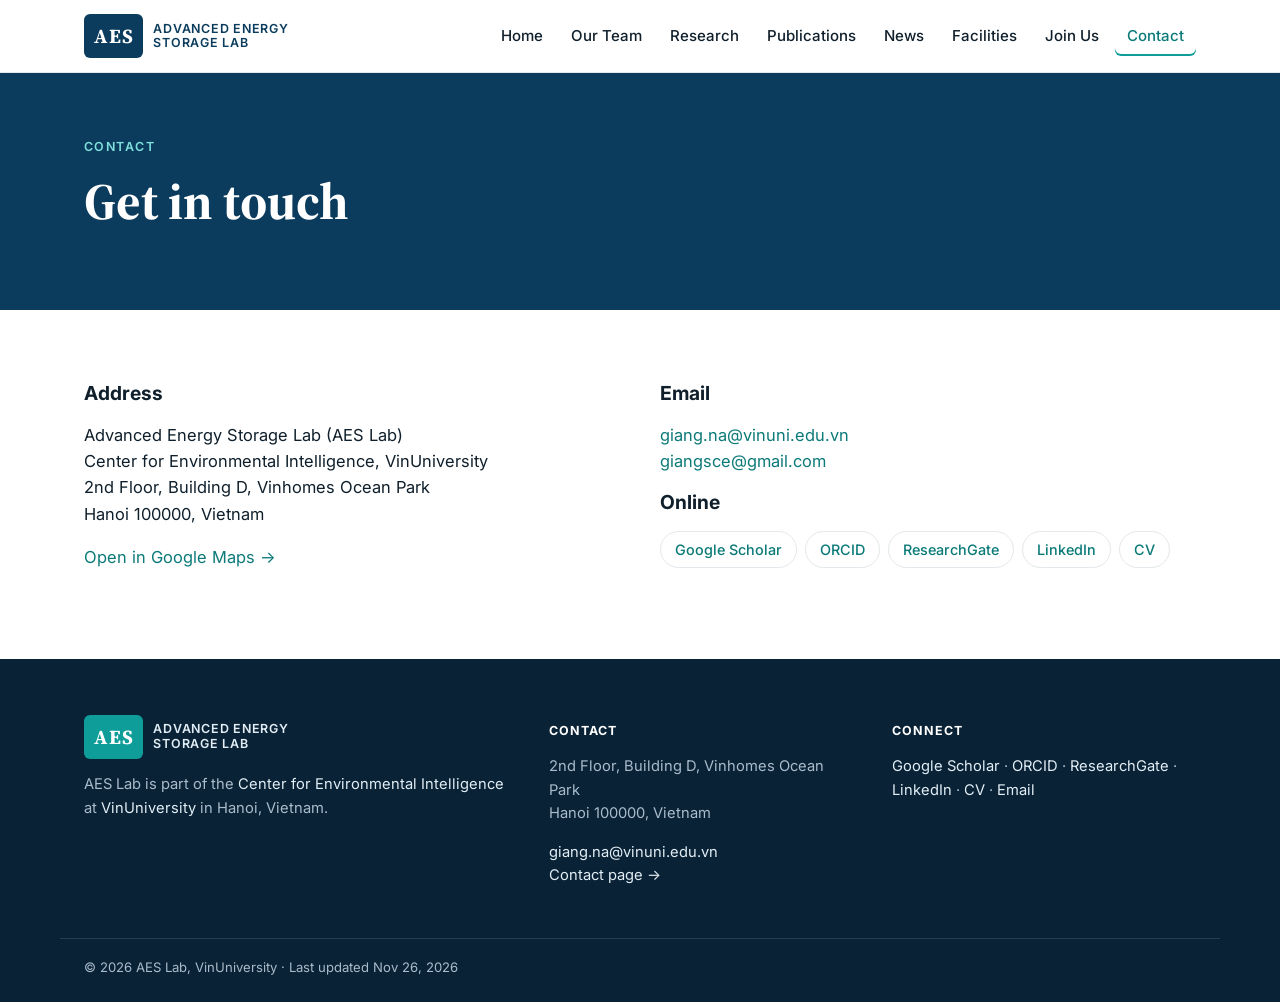
==== contact.html @ bd2027f5 "Redesign site in BUI Lab layout (pages, styles, images part 1) Rebuilt AES Lab site with content fro" ====
<!DOCTYPE html>
<html lang="en">
<head>
<meta charset="utf-8">
<meta name="viewport" content="width=device-width, initial-scale=1">
<title>Contact | AES Lab</title>
<meta name="description" content="Advanced Energy Storage Lab (AES Lab) at VinUniversity, Hanoi.">
<meta name="author" content="An-Giang Nguyen">
<meta name="google-site-verification" content="d0pSPKO_GlTzVYPjmjcmrT25txM_n-tMU0p10082C5M">
<link rel="icon" type="image/png" href="images/icon.png">
<link rel="preconnect" href="https://fonts.googleapis.com">
<link rel="preconnect" href="https://fonts.gstatic.com" crossorigin>
<link href="https://fonts.googleapis.com/css2?family=Inter:wght@400;500;600;700&family=Source+Serif+4:opsz,wght@8..60,600;8..60,700&display=swap" rel="stylesheet">
<link rel="stylesheet" href="assets/style.css">
</head>
<body>
<a class="skip" href="#main">Skip to content</a>
<header class="site-header">
  <div class="wrap nav-row">
    <a class="logo" href="index.html"><span class="logo-mark">AES</span><span class="logo-text">Advanced Energy<br>Storage Lab</span></a>
    <input type="checkbox" id="menu-toggle" class="menu-toggle" aria-label="Menu">
    <label for="menu-toggle" class="menu-btn"><span></span>Menu</label>
    <nav aria-label="Main"><ul><li><a href="index.html">Home</a></li><li><a href="team.html">Our Team</a></li><li><a href="research.html">Research</a></li><li><a href="publications.html">Publications</a></li><li><a href="news.html">News</a></li><li><a href="facilities.html">Facilities</a></li><li><a href="join.html">Join Us</a></li><li><a href="contact.html" class=active aria-current=page>Contact</a></li></ul></nav>
  </div>
</header>
<main id="main">
<section class="page-head"><div class="wrap"><p class="kicker">Contact</p><h1>Get in touch</h1></div></section>
<section class="section"><div class="wrap contact-strip">
<div><h3>Address</h3><p>Advanced Energy Storage Lab (AES Lab)<br>Center for Environmental Intelligence, VinUniversity<br>2nd Floor, Building D, Vinhomes Ocean Park<br>Hanoi 100000, Vietnam</p><p><a href="https://maps.app.goo.gl/zWSa4pebakvrFzTW8">Open in Google Maps →</a></p></div>
<div><h3>Email</h3><p><a href="mailto:giang.na@vinuni.edu.vn">giang.na@vinuni.edu.vn</a><br><a href="mailto:giangsce@gmail.com">giangsce@gmail.com</a></p>
<h3>Online</h3><p class="chips"><a href="https://bit.ly/gianggs">Google Scholar</a><a href="https://bit.ly/giangorc">ORCID</a><a href="https://bit.ly/giangrg">ResearchGate</a><a href="https://www.linkedin.com/company/aeslabo/">LinkedIn</a><a href="https://bit.ly/giang-cv">CV</a></p></div>
</div></section>
</main>
<footer class="site-footer">
  <div class="wrap footer-grid">
    <div>
      <a class="logo logo-light" href="index.html"><span class="logo-mark">AES</span><span class="logo-text">Advanced Energy<br>Storage Lab</span></a>
      <p>AES Lab is part of the <a href="https://cei.vinuni.edu.vn/">Center for Environmental Intelligence</a> at <a href="https://vinuni.edu.vn/">VinUniversity</a> in Hanoi, Vietnam.</p>
    </div>
    <div>
      <h4>Contact</h4>
      <p>2nd Floor, Building D, Vinhomes Ocean Park<br>Hanoi 100000, Vietnam</p>
      <p><a href="mailto:giang.na@vinuni.edu.vn">giang.na@vinuni.edu.vn</a><br><a href="contact.html">Contact page →</a></p>
    </div>
    <div>
      <h4>Connect</h4>
      <p class="social"><a href="https://bit.ly/gianggs">Google Scholar</a> · <a href="https://bit.ly/giangorc">ORCID</a> · <a href="https://bit.ly/giangrg">ResearchGate</a> · <a href="https://www.linkedin.com/company/aeslabo/">LinkedIn</a> · <a href="https://bit.ly/giang-cv">CV</a> · <a href="mailto:giang.na@vinuni.edu.vn">Email</a></p>
    </div>
  </div>
  <div class="wrap footer-bottom">© 2026 AES Lab, VinUniversity · Last updated Nov 26, 2026</div>
</footer>
</body>
</html>
---- assets/style.css ----
/* AES Lab — layout modeled on the BUI Lab (NYU Tandon) site */
:root{
  --ink:#0f1f2b; --muted:#5b6b78; --line:#e3e8ec; --bg:#fff; --alt:#f4f7f9;
  --brand:#0b3c5d; --accent:#0f9d9a; --accent-dark:#0b7a78;
  --serif:"Source Serif 4",Georgia,serif; --sans:Inter,system-ui,-apple-system,"Segoe UI",Roboto,sans-serif;
  --max:1160px;
}
*{box-sizing:border-box}
html{scroll-behavior:smooth}
body{margin:0;font-family:var(--sans);color:var(--ink);background:var(--bg);line-height:1.6;font-size:16.5px;-webkit-font-smoothing:antialiased}
img{max-width:100%;display:block}
a{color:var(--accent-dark);text-decoration:none}
a:hover{text-decoration:underline}
h1,h2,h3{line-height:1.2;margin:0 0 .5em}
.wrap{max-width:var(--max);margin:0 auto;padding:0 24px}
.muted{color:var(--muted)}
.skip{position:absolute;left:-999px;top:8px;background:#fff;padding:8px 12px;z-index:100}
.skip:focus{left:8px}

/* header */
.site-header{position:sticky;top:0;z-index:50;background:rgba(255,255,255,.96);backdrop-filter:blur(8px);border-bottom:1px solid var(--line)}
.nav-row{display:flex;align-items:center;justify-content:space-between;min-height:72px;gap:24px}
.logo{display:flex;align-items:center;gap:10px;color:var(--brand);text-decoration:none!important}
.logo-mark{font-family:var(--serif);font-weight:700;font-size:1.25rem;background:var(--brand);color:#fff;padding:6px 10px;border-radius:6px;letter-spacing:.04em}
.logo-text{font-size:.78rem;font-weight:600;line-height:1.15;text-transform:uppercase;letter-spacing:.06em}
.logo-light{color:#fff}.logo-light .logo-mark{background:var(--accent)}
nav ul{list-style:none;margin:0;padding:0;display:flex;gap:4px;flex-wrap:wrap}
nav a{display:block;padding:8px 12px;border-radius:6px;color:var(--ink);font-weight:500;font-size:.94rem}
nav a:hover{background:var(--alt);text-decoration:none}
nav a.active{color:var(--accent-dark);box-shadow:inset 0 -2px 0 var(--accent)}
.menu-toggle,.menu-btn{display:none}

/* hero */
.hero{background:linear-gradient(180deg,#fff 0%,var(--alt) 100%)}
.hero-inner{padding:88px 24px 48px}
.kicker{text-transform:uppercase;letter-spacing:.12em;font-size:.78rem;font-weight:600;color:var(--accent-dark);margin:0 0 14px}
.hero h1{font-family:var(--serif);font-size:clamp(2.3rem,5.2vw,4rem);max-width:15ch;color:var(--brand);margin-bottom:20px}
.lead{font-size:1.18rem;color:var(--muted);max-width:62ch}
.lead em,.hero .lead em{color:var(--ink);font-style:normal;font-weight:600;border-bottom:2px solid var(--accent)}
.hero-img{height:clamp(220px,34vw,440px);background:#0b2a3a url(../images/bg.png) center/cover no-repeat}
.cta{display:flex;flex-wrap:wrap;gap:12px;margin-top:26px}
.btn{display:inline-block;background:var(--brand);color:#fff;padding:12px 20px;border-radius:8px;font-weight:600;font-size:.95rem;border:2px solid var(--brand)}
.btn:hover{background:var(--accent-dark);border-color:var(--accent-dark);text-decoration:none}
.btn-ghost{background:transparent;color:var(--brand)}
.btn-ghost:hover{color:#fff}

/* sections */
.section{padding:72px 0}
.section-alt{background:var(--alt)}
.section-title{font-family:var(--serif);font-size:clamp(1.6rem,3vw,2.2rem);color:var(--brand);margin-bottom:22px}
.section-lead{max-width:75ch;color:var(--muted);font-size:1.05rem}
.more{margin-top:28px;font-weight:600}
.page-head{background:var(--brand);color:#fff;padding:64px 0 52px}
.page-head .kicker{color:#7fe0dd}
.page-head h1{font-family:var(--serif);font-size:clamp(2rem,4.5vw,3.2rem);max-width:24ch}
.page-head .lead{color:#cfe0ea}
.page-head a{color:#7fe0dd}

/* research list */
.research-list{list-style:none;margin:36px 0 0;padding:0;display:grid;grid-template-columns:repeat(2,1fr);gap:18px}
.research-list a{display:flex;gap:18px;align-items:flex-start;padding:24px;border:1px solid var(--line);border-radius:12px;color:var(--ink);height:100%;transition:.2s}
.research-list a:hover{border-color:var(--accent);box-shadow:0 8px 24px rgba(11,60,93,.08);text-decoration:none;transform:translateY(-2px)}
.research-list p{color:var(--muted);margin:0;font-size:.95rem}
.research-list h3{font-size:1.1rem}
.num{font-family:var(--serif);font-size:1.6rem;font-weight:700;color:var(--accent)}
.arrow{margin-left:auto;color:var(--accent);font-size:1.3rem}

/* publications */
.pub-grid{display:grid;grid-template-columns:repeat(4,1fr);gap:22px}
.pub-card{background:#fff;border:1px solid var(--line);border-radius:12px;overflow:hidden;display:flex;flex-direction:column}
.pub-card img{width:100%;aspect-ratio:16/10;object-fit:contain;background:#fff;padding:10px;border-bottom:1px solid var(--line)}
.pub-card-venue{margin:14px 16px 4px;font-size:.78rem;text-transform:uppercase;letter-spacing:.06em;color:var(--accent-dark);font-weight:600}
.pub-card-title{margin:0 16px 18px;color:var(--ink);font-weight:600;font-size:.95rem;line-height:1.4}
.jump{display:flex;gap:10px;flex-wrap:wrap}
.jump a,.chips a{border:1px solid var(--line);padding:6px 14px;border-radius:999px;font-size:.9rem;font-weight:500}
.chips{display:flex;gap:8px;flex-wrap:wrap}
.pubs{list-style:none;padding:0;margin:0 0 56px}
.pub{display:grid;grid-template-columns:180px 1fr;gap:24px;padding:22px 0;border-bottom:1px solid var(--line);align-items:center}
.pub img{width:180px;max-height:130px;object-fit:contain}
.pub-num{display:inline-block;font-size:.78rem;font-weight:700;color:#fff;background:var(--brand);border-radius:4px;padding:1px 7px;margin-right:8px;vertical-align:2px}
.pub-title{font-weight:600;color:var(--ink);font-size:1.02rem}
.pub-authors{margin:6px 0 2px;color:var(--muted);font-size:.92rem}
.pub-authors strong{color:var(--ink)}
.pub-venue{margin:0;font-size:.92rem}
.tag{display:inline-block;font-size:.72rem;font-weight:600;background:#e2f5f4;color:var(--accent-dark);padding:2px 8px;border-radius:999px;margin-left:4px}
.tag-muted{background:#eef1f4;color:var(--muted);margin-left:0}

/* news */
.news{list-style:none;margin:0;padding:0}
.news li{display:grid;grid-template-columns:96px 1fr;gap:18px;padding:14px 0;border-bottom:1px solid var(--line)}
.news .date{font-size:.8rem;font-weight:700;text-transform:uppercase;letter-spacing:.05em;color:var(--accent-dark);padding-top:3px}
.news a{color:var(--ink)}
.two-col{display:grid;grid-template-columns:1.25fr 1fr;gap:56px;align-items:start}
.join-card{background:var(--brand);color:#dbe8ef;padding:36px;border-radius:16px}
.join-card .section-title{color:#fff}.join-card strong{color:#fff}
.join-card .btn{background:var(--accent);border-color:var(--accent)}
.join-card .btn-ghost{background:transparent;color:#fff;border-color:#fff}

/* people */
.pi-card{display:grid;grid-template-columns:260px 1fr;gap:40px;align-items:start}
.pi-card img{border-radius:16px;width:100%}
.role{color:var(--accent-dark);font-weight:600}
.people-grid{display:grid;grid-template-columns:repeat(auto-fill,minmax(200px,1fr));gap:22px}
.person{background:#fff;border:1px solid var(--line);border-radius:12px;padding:18px;text-align:center}
.person img{width:120px;height:120px;border-radius:50%;object-fit:cover;margin:0 auto 12px}
.person h3{font-size:1rem;margin-bottom:4px}
.person p{margin:2px 0;font-size:.86rem}
.collab-grid{display:grid;grid-template-columns:repeat(auto-fill,minmax(250px,1fr));gap:16px}
.collab{display:flex;gap:14px;align-items:center;background:#fff;border:1px solid var(--line);border-radius:12px;padding:14px;color:var(--muted);font-size:.86rem}
.collab:hover{border-color:var(--accent);text-decoration:none}
.collab img{width:56px;height:56px;object-fit:contain;flex:none}
.collab strong{display:block;color:var(--ink);font-size:.95rem}
.cv-item{padding:18px 0;border-bottom:1px solid var(--line)}
.cv-item h3{font-size:1.08rem;margin-bottom:4px}
.cv-item p{margin:4px 0}

/* research page */
.research-item{display:grid;grid-template-columns:380px 1fr;gap:40px;align-items:center;padding:36px 0;border-bottom:1px solid var(--line);scroll-margin-top:90px}
.research-item img{border-radius:12px;border:1px solid var(--line);background:#fff;padding:8px;width:100%;max-height:300px;object-fit:contain}
.research-item h2{font-family:var(--serif);color:var(--brand);font-size:1.7rem}
.research-item p{color:var(--muted);font-size:1.05rem}
.gallery{display:grid;grid-template-columns:repeat(auto-fill,minmax(250px,1fr));gap:20px}
.gallery figure{margin:0;background:#fff;border:1px solid var(--line);border-radius:12px;overflow:hidden}
.gallery img{width:100%;aspect-ratio:4/3;object-fit:contain;padding:10px;background:#fff}
.gallery figcaption{padding:10px 14px 14px;font-size:.86rem;color:var(--muted);border-top:1px solid var(--line)}
.gallery-sm{grid-template-columns:repeat(auto-fill,minmax(170px,1fr));margin-bottom:48px}
.gallery-sm figcaption{text-align:center;color:var(--ink);font-weight:500}
.position-grid{display:grid;grid-template-columns:repeat(2,1fr);gap:22px;margin-top:36px}
.position{border:1px solid var(--line);border-radius:12px;padding:26px}
.position img{width:64px;height:64px;object-fit:contain;margin-bottom:12px}
.position p{color:var(--muted);margin:0}
.contact-strip{display:grid;grid-template-columns:1fr 1fr;gap:40px}
.slides{display:grid;gap:18px;max-width:900px}
.slides img{border:1px solid var(--line);border-radius:8px}

/* footer */
.site-footer{background:#0a2236;color:#a9bccb;padding:56px 0 24px;font-size:.92rem}
.site-footer a{color:#e2eef5}
.footer-grid{display:grid;grid-template-columns:1.4fr 1fr 1fr;gap:40px}
.site-footer h4{color:#fff;text-transform:uppercase;letter-spacing:.08em;font-size:.78rem;margin:6px 0 12px}
.footer-bottom{border-top:1px solid rgba(255,255,255,.12);margin-top:36px;padding-top:18px;font-size:.82rem}

/* responsive */
@media (max-width:1000px){
  .pub-grid{grid-template-columns:repeat(2,1fr)}
  .menu-btn{display:flex;align-items:center;gap:8px;cursor:pointer;font-weight:600;padding:8px 12px;border:1px solid var(--line);border-radius:8px}
  .menu-btn span,.menu-btn span::before,.menu-btn span::after{display:block;width:18px;height:2px;background:var(--ink);position:relative}
  .menu-btn span::before,.menu-btn span::after{content:"";position:absolute}
  .menu-btn span::before{top:-6px}.menu-btn span::after{top:6px}
  nav{display:none;position:absolute;top:72px;left:0;right:0;background:#fff;border-bottom:1px solid var(--line);padding:8px 16px 16px}
  nav ul{flex-direction:column}
  .menu-toggle:checked~nav{display:block}
}
@media (max-width:760px){
  .research-list,.two-col,.pi-card,.research-item,.position-grid,.contact-strip,.footer-grid{grid-template-columns:1fr}
  .pub{grid-template-columns:1fr}.pub img{width:140px}
  .pi-card img{max-width:220px}
  .section{padding:52px 0}.hero-inner{padding-top:56px}
}
@media (max-width:480px){.pub-grid{grid-template-columns:1fr}.news li{grid-template-columns:1fr;gap:2px}}
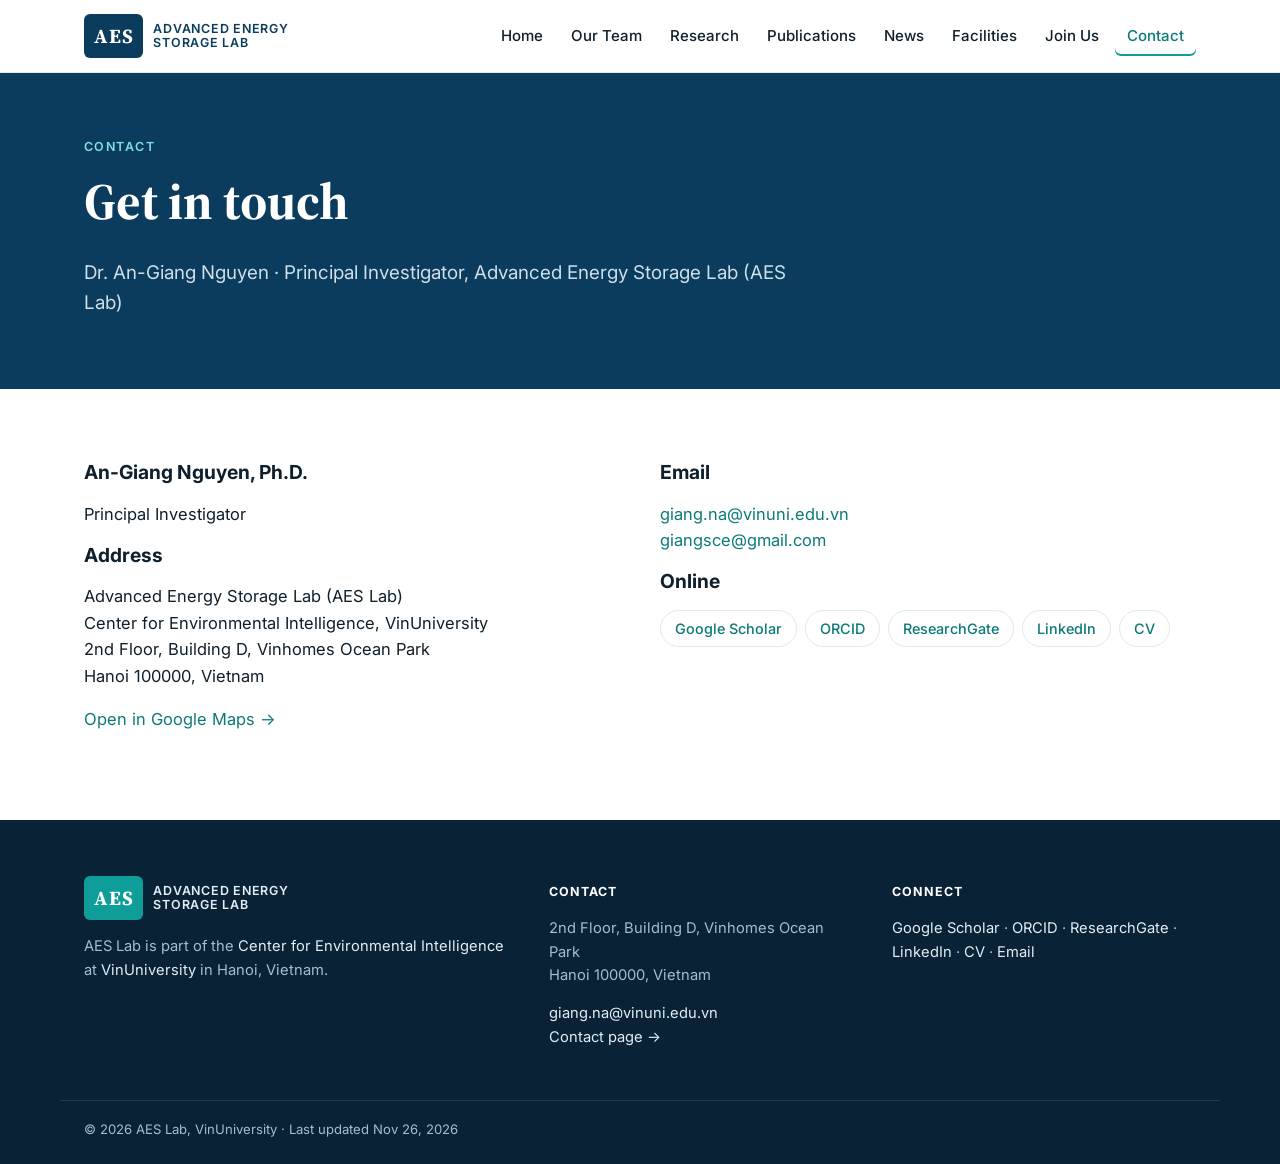
==== commit b605214b: "Hero: Na-ion full cell, EIS, recycling animation, e-bike; update pubs, contact, news Co-Authored-By:" ====
--- a/contact.html
+++ b/contact.html
@@ -24,9 +24,9 @@
   </div>
 </header>
 <main id="main">
-<section class="page-head"><div class="wrap"><p class="kicker">Contact</p><h1>Get in touch</h1></div></section>
+<section class="page-head"><div class="wrap"><p class="kicker">Contact</p><h1>Get in touch</h1><p class=lead>Dr. An-Giang Nguyen · Principal Investigator, Advanced Energy Storage Lab (AES Lab)</p></div></section>
 <section class="section"><div class="wrap contact-strip">
-<div><h3>Address</h3><p>Advanced Energy Storage Lab (AES Lab)<br>Center for Environmental Intelligence, VinUniversity<br>2nd Floor, Building D, Vinhomes Ocean Park<br>Hanoi 100000, Vietnam</p><p><a href="https://maps.app.goo.gl/zWSa4pebakvrFzTW8">Open in Google Maps →</a></p></div>
+<div><h3>An-Giang Nguyen, Ph.D.</h3><p>Principal Investigator</p><h3>Address</h3><p>Advanced Energy Storage Lab (AES Lab)<br>Center for Environmental Intelligence, VinUniversity<br>2nd Floor, Building D, Vinhomes Ocean Park<br>Hanoi 100000, Vietnam</p><p><a href="https://maps.app.goo.gl/zWSa4pebakvrFzTW8">Open in Google Maps →</a></p></div>
 <div><h3>Email</h3><p><a href="mailto:giang.na@vinuni.edu.vn">giang.na@vinuni.edu.vn</a><br><a href="mailto:giangsce@gmail.com">giangsce@gmail.com</a></p>
 <h3>Online</h3><p class="chips"><a href="https://bit.ly/gianggs">Google Scholar</a><a href="https://bit.ly/giangorc">ORCID</a><a href="https://bit.ly/giangrg">ResearchGate</a><a href="https://www.linkedin.com/company/aeslabo/">LinkedIn</a><a href="https://bit.ly/giang-cv">CV</a></p></div>
 </div></section>
--- a/assets/style.css
+++ b/assets/style.css
@@ -31,13 +31,13 @@
 .menu-toggle,.menu-btn{display:none}
 
 /* hero */
-.hero{background:linear-gradient(180deg,#fff 0%,var(--alt) 100%)}
-.hero-inner{padding:88px 24px 48px}
+.hero{background:#d4ecf3}
+.hero-inner{padding:80px 24px 8px}
 .kicker{text-transform:uppercase;letter-spacing:.12em;font-size:.78rem;font-weight:600;color:var(--accent-dark);margin:0 0 14px}
 .hero h1{font-family:var(--serif);font-size:clamp(2.3rem,5.2vw,4rem);max-width:15ch;color:var(--brand);margin-bottom:20px}
 .lead{font-size:1.18rem;color:var(--muted);max-width:62ch}
 .lead em,.hero .lead em{color:var(--ink);font-style:normal;font-weight:600;border-bottom:2px solid var(--accent)}
-.hero-img{height:clamp(220px,34vw,440px);background:#0b2a3a url(../images/bg.png) center/cover no-repeat}
+.hero-img{height:clamp(240px,35vw,560px);background:url(../images/hero-battery.svg) center bottom/cover no-repeat}
 .cta{display:flex;flex-wrap:wrap;gap:12px;margin-top:26px}
 .btn{display:inline-block;background:var(--brand);color:#fff;padding:12px 20px;border-radius:8px;font-weight:600;font-size:.95rem;border:2px solid var(--brand)}
 .btn:hover{background:var(--accent-dark);border-color:var(--accent-dark);text-decoration:none}
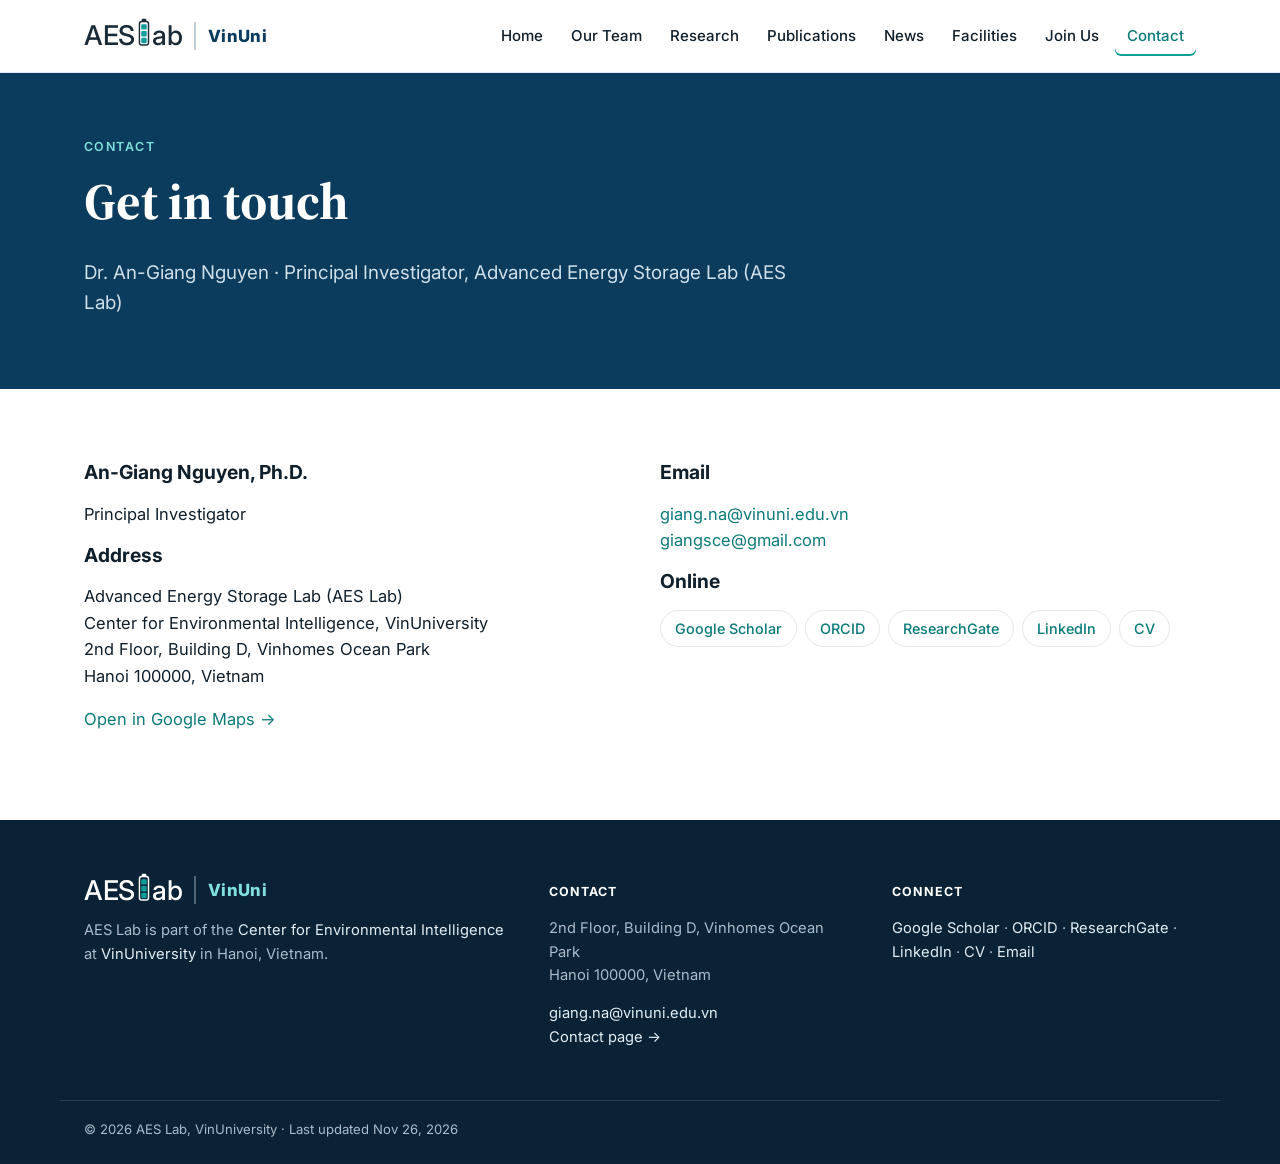
==== commit ddaadddb: "New AESlab logo; hero: R&D spotlight cards, BESS live dashboard, e-truck/e-moto, recycling fix Co-Au" ====
--- a/contact.html
+++ b/contact.html
@@ -17,7 +17,7 @@
 <a class="skip" href="#main">Skip to content</a>
 <header class="site-header">
   <div class="wrap nav-row">
-    <a class="logo" href="index.html"><span class="logo-mark">AES</span><span class="logo-text">Advanced Energy<br>Storage Lab</span></a>
+    <a class="logo" href="index.html" aria-label="AES Lab · VinUniversity"><span class="logo-word">AES<svg class="logo-batt" viewBox="0 0 12 30" aria-hidden="true"><rect class="cap" x="3.5" y="0" width="5" height="3.2" rx="1"/><rect class="shell" x="1" y="3" width="10" height="26" rx="2.5"/><rect class="b1" x="3" y="21" width="6" height="6" rx="1"/><rect class="b2" x="3" y="13.5" width="6" height="6" rx="1"/><rect class="b3" x="3" y="6" width="6" height="6" rx="1"/></svg>ab</span><span class="logo-div" aria-hidden="true"></span><span class="logo-org">VinUni</span></a>
     <input type="checkbox" id="menu-toggle" class="menu-toggle" aria-label="Menu">
     <label for="menu-toggle" class="menu-btn"><span></span>Menu</label>
     <nav aria-label="Main"><ul><li><a href="index.html">Home</a></li><li><a href="team.html">Our Team</a></li><li><a href="research.html">Research</a></li><li><a href="publications.html">Publications</a></li><li><a href="news.html">News</a></li><li><a href="facilities.html">Facilities</a></li><li><a href="join.html">Join Us</a></li><li><a href="contact.html" class=active aria-current=page>Contact</a></li></ul></nav>
@@ -34,7 +34,7 @@
 <footer class="site-footer">
   <div class="wrap footer-grid">
     <div>
-      <a class="logo logo-light" href="index.html"><span class="logo-mark">AES</span><span class="logo-text">Advanced Energy<br>Storage Lab</span></a>
+      <a class="logo logo-light" href="index.html" aria-label="AES Lab · VinUniversity"><span class="logo-word">AES<svg class="logo-batt" viewBox="0 0 12 30" aria-hidden="true"><rect class="cap" x="3.5" y="0" width="5" height="3.2" rx="1"/><rect class="shell" x="1" y="3" width="10" height="26" rx="2.5"/><rect class="b1" x="3" y="21" width="6" height="6" rx="1"/><rect class="b2" x="3" y="13.5" width="6" height="6" rx="1"/><rect class="b3" x="3" y="6" width="6" height="6" rx="1"/></svg>ab</span><span class="logo-div" aria-hidden="true"></span><span class="logo-org">VinUni</span></a>
       <p>AES Lab is part of the <a href="https://cei.vinuni.edu.vn/">Center for Environmental Intelligence</a> at <a href="https://vinuni.edu.vn/">VinUniversity</a> in Hanoi, Vietnam.</p>
     </div>
     <div>
--- a/assets/style.css
+++ b/assets/style.css
@@ -158,3 +158,18 @@
   .section{padding:52px 0}.hero-inner{padding-top:56px}
 }
 @media (max-width:480px){.pub-grid{grid-template-columns:1fr}.news li{grid-template-columns:1fr;gap:2px}}
+
+/* logo (BUI-style wordmark: battery as the "l" in AESlab) */
+.logo{gap:12px}
+.logo-word{font-family:var(--sans);font-weight:500;font-size:1.7rem;letter-spacing:-.01em;color:#1a2a36;display:inline-flex;align-items:baseline;line-height:1}
+.logo-batt{width:.44em;height:1em;margin:0 .06em 0 .12em;align-self:flex-end;transform:translateY(-.12em);overflow:visible}
+.logo-batt .cap{fill:#1a2a36}
+.logo-batt .shell{fill:none;stroke:#1a2a36;stroke-width:1.6}
+.logo-batt .b1,.logo-batt .b2,.logo-batt .b3{fill:var(--accent);animation:aes-charge 3s infinite}
+.logo-batt .b2{animation-delay:.45s}.logo-batt .b3{animation-delay:.9s}
+@keyframes aes-charge{0%,10%{opacity:.12}25%,80%{opacity:1}95%,100%{opacity:.12}}
+.logo-div{width:1.5px;height:28px;background:#c4ced6}
+.logo-org{font-weight:800;font-size:1.05rem;color:var(--brand);letter-spacing:.02em}
+.logo-light .logo-word{color:#fff}.logo-light .logo-batt .cap{fill:#fff}.logo-light .logo-batt .shell{stroke:#fff}
+.logo-light .logo-org{color:#7fe0dd}.logo-light .logo-div{background:rgba(255,255,255,.3)}
+@media (prefers-reduced-motion:reduce){.logo-batt rect{animation:none!important}}
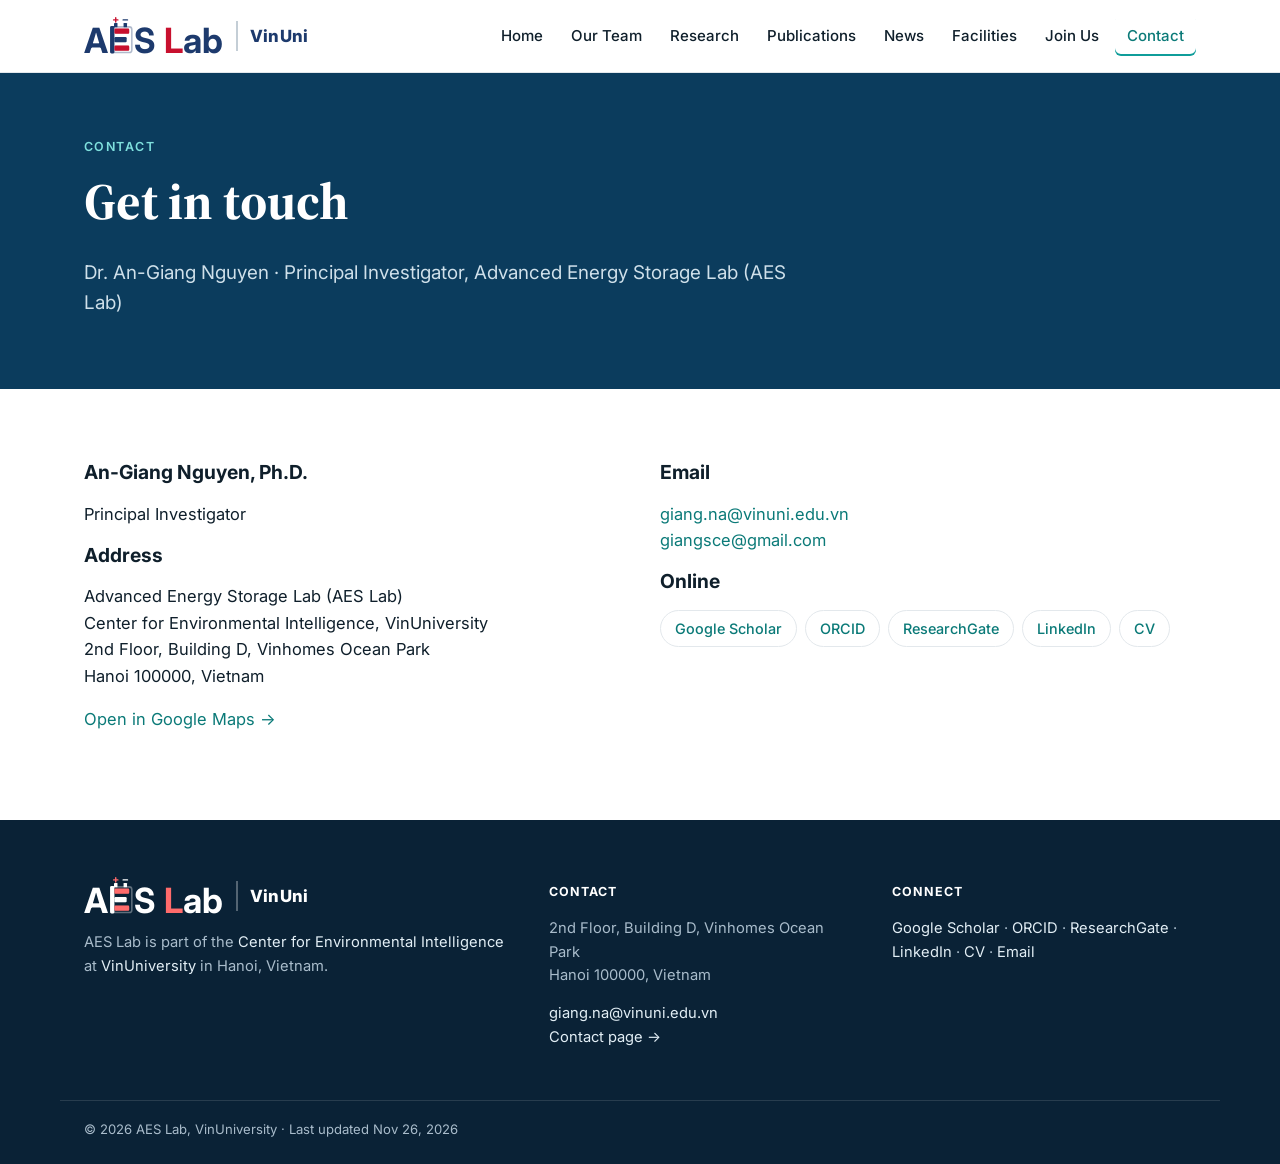
==== commit afd449f8: "Logo v2 (battery E, VinUni colors); reorder R&D cards, spotlight on top; upcycling line to R&D Co-Au" ====
--- a/contact.html
+++ b/contact.html
@@ -17,7 +17,7 @@
 <a class="skip" href="#main">Skip to content</a>
 <header class="site-header">
   <div class="wrap nav-row">
-    <a class="logo" href="index.html" aria-label="AES Lab · VinUniversity"><span class="logo-word">AES<svg class="logo-batt" viewBox="0 0 12 30" aria-hidden="true"><rect class="cap" x="3.5" y="0" width="5" height="3.2" rx="1"/><rect class="shell" x="1" y="3" width="10" height="26" rx="2.5"/><rect class="b1" x="3" y="21" width="6" height="6" rx="1"/><rect class="b2" x="3" y="13.5" width="6" height="6" rx="1"/><rect class="b3" x="3" y="6" width="6" height="6" rx="1"/></svg>ab</span><span class="logo-div" aria-hidden="true"></span><span class="logo-org">VinUni</span></a>
+    <a class="logo" href="index.html" aria-label="AES Lab · VinUniversity"><svg class="logo-svg" viewBox="0 0 322 92" role="img" aria-label="AES Lab"><g font-family="Inter,Arial,sans-serif" font-weight="700" font-size="80"><text class="lg-ink" x="0" y="84" textLength="56" lengthAdjust="spacingAndGlyphs">A</text><text class="lg-ink" x="114" y="84" textLength="50" lengthAdjust="spacingAndGlyphs">S</text><text x="184" y="84" textLength="136" lengthAdjust="spacingAndGlyphs"><tspan class="lg-red">L</tspan><tspan class="lg-ink">ab</tspan></text></g><g class="lg-e"><path class="lg-plus" d="M68 9 H78 M73 4 V14"/><path class="lg-minus" d="M90 9 H100"/><rect class="lg-ink" x="69" y="16" width="8" height="10" rx="1.5"/><rect class="lg-ink" x="91" y="16" width="8" height="10" rx="1.5"/><rect class="lg-shell" x="62" y="25" width="48" height="59" rx="6"/><rect class="lg-ink" x="60" y="23" width="10" height="63" rx="3"/><rect class="lg-slot lg-redf" x="70" y="29" width="34" height="12" rx="2.5"/><rect class="lg-slot lg-inkf" x="70" y="48.5" width="28" height="12" rx="2.5"/><rect class="lg-slot lg-redf" x="70" y="68" width="34" height="12" rx="2.5"/><rect class="lg-bar lg-b3 lg-redf" x="70" y="29" width="34" height="12" rx="2.5"/><rect class="lg-bar lg-b2 lg-inkf" x="70" y="48.5" width="28" height="12" rx="2.5"/><rect class="lg-bar lg-b1 lg-redf" x="70" y="68" width="34" height="12" rx="2.5"/></g></svg><span class="logo-div" aria-hidden="true"></span><span class="logo-org">VinUni</span></a>
     <input type="checkbox" id="menu-toggle" class="menu-toggle" aria-label="Menu">
     <label for="menu-toggle" class="menu-btn"><span></span>Menu</label>
     <nav aria-label="Main"><ul><li><a href="index.html">Home</a></li><li><a href="team.html">Our Team</a></li><li><a href="research.html">Research</a></li><li><a href="publications.html">Publications</a></li><li><a href="news.html">News</a></li><li><a href="facilities.html">Facilities</a></li><li><a href="join.html">Join Us</a></li><li><a href="contact.html" class=active aria-current=page>Contact</a></li></ul></nav>
@@ -34,7 +34,7 @@
 <footer class="site-footer">
   <div class="wrap footer-grid">
     <div>
-      <a class="logo logo-light" href="index.html" aria-label="AES Lab · VinUniversity"><span class="logo-word">AES<svg class="logo-batt" viewBox="0 0 12 30" aria-hidden="true"><rect class="cap" x="3.5" y="0" width="5" height="3.2" rx="1"/><rect class="shell" x="1" y="3" width="10" height="26" rx="2.5"/><rect class="b1" x="3" y="21" width="6" height="6" rx="1"/><rect class="b2" x="3" y="13.5" width="6" height="6" rx="1"/><rect class="b3" x="3" y="6" width="6" height="6" rx="1"/></svg>ab</span><span class="logo-div" aria-hidden="true"></span><span class="logo-org">VinUni</span></a>
+      <a class="logo logo-light" href="index.html" aria-label="AES Lab · VinUniversity"><svg class="logo-svg" viewBox="0 0 322 92" role="img" aria-label="AES Lab"><g font-family="Inter,Arial,sans-serif" font-weight="700" font-size="80"><text class="lg-ink" x="0" y="84" textLength="56" lengthAdjust="spacingAndGlyphs">A</text><text class="lg-ink" x="114" y="84" textLength="50" lengthAdjust="spacingAndGlyphs">S</text><text x="184" y="84" textLength="136" lengthAdjust="spacingAndGlyphs"><tspan class="lg-red">L</tspan><tspan class="lg-ink">ab</tspan></text></g><g class="lg-e"><path class="lg-plus" d="M68 9 H78 M73 4 V14"/><path class="lg-minus" d="M90 9 H100"/><rect class="lg-ink" x="69" y="16" width="8" height="10" rx="1.5"/><rect class="lg-ink" x="91" y="16" width="8" height="10" rx="1.5"/><rect class="lg-shell" x="62" y="25" width="48" height="59" rx="6"/><rect class="lg-ink" x="60" y="23" width="10" height="63" rx="3"/><rect class="lg-slot lg-redf" x="70" y="29" width="34" height="12" rx="2.5"/><rect class="lg-slot lg-inkf" x="70" y="48.5" width="28" height="12" rx="2.5"/><rect class="lg-slot lg-redf" x="70" y="68" width="34" height="12" rx="2.5"/><rect class="lg-bar lg-b3 lg-redf" x="70" y="29" width="34" height="12" rx="2.5"/><rect class="lg-bar lg-b2 lg-inkf" x="70" y="48.5" width="28" height="12" rx="2.5"/><rect class="lg-bar lg-b1 lg-redf" x="70" y="68" width="34" height="12" rx="2.5"/></g></svg><span class="logo-div" aria-hidden="true"></span><span class="logo-org">VinUni</span></a>
       <p>AES Lab is part of the <a href="https://cei.vinuni.edu.vn/">Center for Environmental Intelligence</a> at <a href="https://vinuni.edu.vn/">VinUniversity</a> in Hanoi, Vietnam.</p>
     </div>
     <div>
--- a/assets/style.css
+++ b/assets/style.css
@@ -173,3 +173,24 @@
 .logo-light .logo-word{color:#fff}.logo-light .logo-batt .cap{fill:#fff}.logo-light .logo-batt .shell{stroke:#fff}
 .logo-light .logo-org{color:#7fe0dd}.logo-light .logo-div{background:rgba(255,255,255,.3)}
 @media (prefers-reduced-motion:reduce){.logo-batt rect{animation:none!important}}
+
+/* logo v2: "AES Lab" with the E drawn as a charging battery (VinUni navy + red) */
+:root{--vin-navy:#1d3a6d;--vin-red:#c8102e}
+.logo-svg{height:40px;width:auto;display:block;overflow:visible}
+.logo-svg .lg-ink{fill:var(--vin-navy)}
+.logo-svg .lg-red,.logo-svg .lg-redf{fill:var(--vin-red)}
+.logo-svg .lg-inkf{fill:var(--vin-navy)}
+.logo-svg .lg-shell{fill:none;stroke:var(--vin-navy);stroke-width:3.5;opacity:.35}
+.logo-svg .lg-plus{stroke:var(--vin-red);stroke-width:3.2;stroke-linecap:round}
+.logo-svg .lg-minus{stroke:var(--vin-navy);stroke-width:3.2;stroke-linecap:round}
+.logo-svg .lg-bar{transform-box:fill-box;transform-origin:left center;animation:lg-charge 3.2s ease-in-out infinite}
+.logo-svg .lg-b2{animation-delay:.35s}.logo-svg .lg-b3{animation-delay:.7s}
+.logo-svg .lg-slot{opacity:.22}
+@keyframes lg-charge{0%,6%{transform:scaleX(0)}28%,84%{transform:scaleX(1)}100%{transform:scaleX(0)}}
+.logo-div{width:1.5px;height:30px;background:#c4ced6}
+.logo-org{font-weight:800;font-size:1.05rem;color:var(--vin-navy);letter-spacing:.02em}
+.logo-light .logo-svg .lg-ink,.logo-light .logo-svg .lg-inkf{fill:#fff}
+.logo-light .logo-svg .lg-shell,.logo-light .logo-svg .lg-minus{stroke:#fff}
+.logo-light .logo-svg .lg-red,.logo-light .logo-svg .lg-redf{fill:#ff6b6b}.logo-light .logo-svg .lg-plus{stroke:#ff6b6b}
+.logo-light .logo-org{color:#fff}
+@media (prefers-reduced-motion:reduce){.logo-svg .lg-bar{animation:none}}
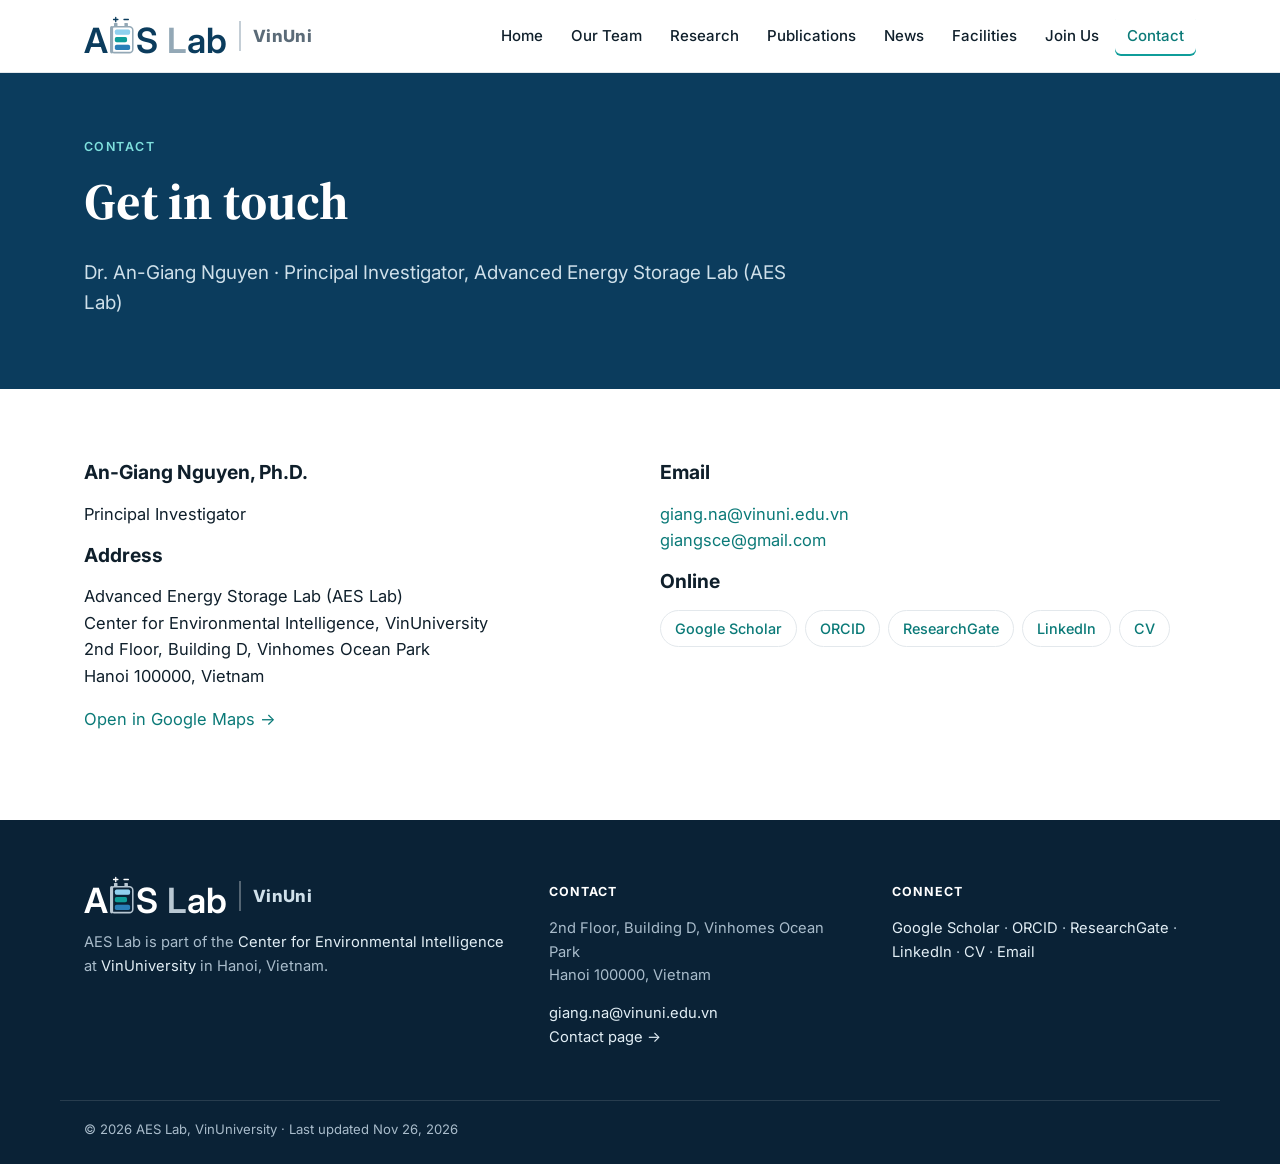
==== commit 96f2ea53: "Logo v3 (site palette); inline hero SVG with hover-zoom R&D cards Co-Authored-By: Claude Opus 5.5 <n" ====
--- a/contact.html
+++ b/contact.html
@@ -17,7 +17,7 @@
 <a class="skip" href="#main">Skip to content</a>
 <header class="site-header">
   <div class="wrap nav-row">
-    <a class="logo" href="index.html" aria-label="AES Lab · VinUniversity"><svg class="logo-svg" viewBox="0 0 322 92" role="img" aria-label="AES Lab"><g font-family="Inter,Arial,sans-serif" font-weight="700" font-size="80"><text class="lg-ink" x="0" y="84" textLength="56" lengthAdjust="spacingAndGlyphs">A</text><text class="lg-ink" x="114" y="84" textLength="50" lengthAdjust="spacingAndGlyphs">S</text><text x="184" y="84" textLength="136" lengthAdjust="spacingAndGlyphs"><tspan class="lg-red">L</tspan><tspan class="lg-ink">ab</tspan></text></g><g class="lg-e"><path class="lg-plus" d="M68 9 H78 M73 4 V14"/><path class="lg-minus" d="M90 9 H100"/><rect class="lg-ink" x="69" y="16" width="8" height="10" rx="1.5"/><rect class="lg-ink" x="91" y="16" width="8" height="10" rx="1.5"/><rect class="lg-shell" x="62" y="25" width="48" height="59" rx="6"/><rect class="lg-ink" x="60" y="23" width="10" height="63" rx="3"/><rect class="lg-slot lg-redf" x="70" y="29" width="34" height="12" rx="2.5"/><rect class="lg-slot lg-inkf" x="70" y="48.5" width="28" height="12" rx="2.5"/><rect class="lg-slot lg-redf" x="70" y="68" width="34" height="12" rx="2.5"/><rect class="lg-bar lg-b3 lg-redf" x="70" y="29" width="34" height="12" rx="2.5"/><rect class="lg-bar lg-b2 lg-inkf" x="70" y="48.5" width="28" height="12" rx="2.5"/><rect class="lg-bar lg-b1 lg-redf" x="70" y="68" width="34" height="12" rx="2.5"/></g></svg><span class="logo-div" aria-hidden="true"></span><span class="logo-org">VinUni</span></a>
+    <a class="logo" href="index.html" aria-label="AES Lab · VinUniversity"><svg class="logo-svg3" viewBox="0 0 330 92" role="img" aria-label="AES Lab"><g font-family="Inter,Arial,sans-serif" font-weight="600" font-size="80"><text class="l3-ink" x="0" y="84" textLength="55" lengthAdjust="spacingAndGlyphs">A</text><text class="l3-ink" x="120" y="84" textLength="50" lengthAdjust="spacingAndGlyphs">S</text><text x="192" y="84" textLength="136" lengthAdjust="spacingAndGlyphs"><tspan class="l3-gray">L</tspan><tspan class="l3-ink">ab</tspan></text></g><g><path class="l3-sign" d="M68 8 H78 M73 3 V13 M92 8 H102"/><rect class="l3-grayf" x="69" y="16" width="8" height="9" rx="1.5"/><rect class="l3-grayf" x="93" y="16" width="8" height="9" rx="1.5"/><rect class="l3-shell" x="61.75" y="24.75" width="50.5" height="59.5" rx="8"/><rect class="l3-grayf" x="60" y="23" width="7" height="63" rx="3.5"/><rect class="l3-slot l3-c1" x="71" y="31" width="35" height="12" rx="4"/><rect class="l3-slot l3-c2" x="71" y="48.5" width="28" height="12" rx="4"/><rect class="l3-slot l3-c3" x="71" y="66" width="35" height="12" rx="4"/><rect class="l3-bar l3-c1 l3-b3" x="71" y="31" width="35" height="12" rx="4"/><rect class="l3-bar l3-c2 l3-b2" x="71" y="48.5" width="28" height="12" rx="4"/><rect class="l3-bar l3-c3 l3-b1" x="71" y="66" width="35" height="12" rx="4"/></g></svg><span class="logo-div" aria-hidden="true"></span><span class="logo-org">VinUni</span></a>
     <input type="checkbox" id="menu-toggle" class="menu-toggle" aria-label="Menu">
     <label for="menu-toggle" class="menu-btn"><span></span>Menu</label>
     <nav aria-label="Main"><ul><li><a href="index.html">Home</a></li><li><a href="team.html">Our Team</a></li><li><a href="research.html">Research</a></li><li><a href="publications.html">Publications</a></li><li><a href="news.html">News</a></li><li><a href="facilities.html">Facilities</a></li><li><a href="join.html">Join Us</a></li><li><a href="contact.html" class=active aria-current=page>Contact</a></li></ul></nav>
@@ -34,7 +34,7 @@
 <footer class="site-footer">
   <div class="wrap footer-grid">
     <div>
-      <a class="logo logo-light" href="index.html" aria-label="AES Lab · VinUniversity"><svg class="logo-svg" viewBox="0 0 322 92" role="img" aria-label="AES Lab"><g font-family="Inter,Arial,sans-serif" font-weight="700" font-size="80"><text class="lg-ink" x="0" y="84" textLength="56" lengthAdjust="spacingAndGlyphs">A</text><text class="lg-ink" x="114" y="84" textLength="50" lengthAdjust="spacingAndGlyphs">S</text><text x="184" y="84" textLength="136" lengthAdjust="spacingAndGlyphs"><tspan class="lg-red">L</tspan><tspan class="lg-ink">ab</tspan></text></g><g class="lg-e"><path class="lg-plus" d="M68 9 H78 M73 4 V14"/><path class="lg-minus" d="M90 9 H100"/><rect class="lg-ink" x="69" y="16" width="8" height="10" rx="1.5"/><rect class="lg-ink" x="91" y="16" width="8" height="10" rx="1.5"/><rect class="lg-shell" x="62" y="25" width="48" height="59" rx="6"/><rect class="lg-ink" x="60" y="23" width="10" height="63" rx="3"/><rect class="lg-slot lg-redf" x="70" y="29" width="34" height="12" rx="2.5"/><rect class="lg-slot lg-inkf" x="70" y="48.5" width="28" height="12" rx="2.5"/><rect class="lg-slot lg-redf" x="70" y="68" width="34" height="12" rx="2.5"/><rect class="lg-bar lg-b3 lg-redf" x="70" y="29" width="34" height="12" rx="2.5"/><rect class="lg-bar lg-b2 lg-inkf" x="70" y="48.5" width="28" height="12" rx="2.5"/><rect class="lg-bar lg-b1 lg-redf" x="70" y="68" width="34" height="12" rx="2.5"/></g></svg><span class="logo-div" aria-hidden="true"></span><span class="logo-org">VinUni</span></a>
+      <a class="logo logo-light" href="index.html" aria-label="AES Lab · VinUniversity"><svg class="logo-svg3" viewBox="0 0 330 92" role="img" aria-label="AES Lab"><g font-family="Inter,Arial,sans-serif" font-weight="600" font-size="80"><text class="l3-ink" x="0" y="84" textLength="55" lengthAdjust="spacingAndGlyphs">A</text><text class="l3-ink" x="120" y="84" textLength="50" lengthAdjust="spacingAndGlyphs">S</text><text x="192" y="84" textLength="136" lengthAdjust="spacingAndGlyphs"><tspan class="l3-gray">L</tspan><tspan class="l3-ink">ab</tspan></text></g><g><path class="l3-sign" d="M68 8 H78 M73 3 V13 M92 8 H102"/><rect class="l3-grayf" x="69" y="16" width="8" height="9" rx="1.5"/><rect class="l3-grayf" x="93" y="16" width="8" height="9" rx="1.5"/><rect class="l3-shell" x="61.75" y="24.75" width="50.5" height="59.5" rx="8"/><rect class="l3-grayf" x="60" y="23" width="7" height="63" rx="3.5"/><rect class="l3-slot l3-c1" x="71" y="31" width="35" height="12" rx="4"/><rect class="l3-slot l3-c2" x="71" y="48.5" width="28" height="12" rx="4"/><rect class="l3-slot l3-c3" x="71" y="66" width="35" height="12" rx="4"/><rect class="l3-bar l3-c1 l3-b3" x="71" y="31" width="35" height="12" rx="4"/><rect class="l3-bar l3-c2 l3-b2" x="71" y="48.5" width="28" height="12" rx="4"/><rect class="l3-bar l3-c3 l3-b1" x="71" y="66" width="35" height="12" rx="4"/></g></svg><span class="logo-div" aria-hidden="true"></span><span class="logo-org">VinUni</span></a>
       <p>AES Lab is part of the <a href="https://cei.vinuni.edu.vn/">Center for Environmental Intelligence</a> at <a href="https://vinuni.edu.vn/">VinUniversity</a> in Hanoi, Vietnam.</p>
     </div>
     <div>
--- a/assets/style.css
+++ b/assets/style.css
@@ -194,3 +194,28 @@
 .logo-light .logo-svg .lg-red,.logo-light .logo-svg .lg-redf{fill:#ff6b6b}.logo-light .logo-svg .lg-plus{stroke:#ff6b6b}
 .logo-light .logo-org{color:#fff}
 @media (prefers-reduced-motion:reduce){.logo-svg .lg-bar{animation:none}}
+
+/* logo v3: harmonised with site palette (navy + teal), battery-E with charging bars */
+.logo .logo-svg3{height:40px;width:auto;display:block;overflow:visible}
+.logo-svg3 .l3-ink{fill:var(--brand)}
+.logo-svg3 .l3-gray{fill:#93a8b6}
+.logo-svg3 .l3-grayf{fill:#93a8b6}
+.logo-svg3 .l3-shell{fill:none;stroke:#93a8b6;stroke-width:3.5}
+.logo-svg3 .l3-sign{stroke:var(--brand);stroke-width:3;stroke-linecap:round}
+.logo-svg3 .l3-c1{fill:#8fd0ee}.logo-svg3 .l3-c2{fill:var(--accent)}.logo-svg3 .l3-c3{fill:#2a7fb8}
+.logo-svg3 .l3-slot{opacity:.25}
+.logo-svg3 .l3-bar{transform-box:fill-box;transform-origin:left center;animation:l3-charge 3.4s ease-in-out infinite}
+.logo-svg3 .l3-b2{animation-delay:.35s}.logo-svg3 .l3-b3{animation-delay:.7s}
+@keyframes l3-charge{0%,6%{transform:scaleX(0)}28%,84%{transform:scaleX(1)}100%{transform:scaleX(0)}}
+.logo-org{color:var(--muted)}
+.logo-light .logo-svg3 .l3-ink{fill:#fff}
+.logo-light .logo-svg3 .l3-gray,.logo-light .logo-svg3 .l3-grayf{fill:#b9c8d3}
+.logo-light .logo-svg3 .l3-shell{stroke:#b9c8d3}.logo-light .logo-svg3 .l3-sign{stroke:#fff}
+.logo-light .logo-org{color:#cfe0ea}
+@media (prefers-reduced-motion:reduce){.logo-svg3 .l3-bar{animation:none}}
+/* inline hero illustration + hover zoom on R&D cards */
+.hero-img.hero-svg{display:block;width:100%;height:clamp(240px,35vw,560px);background:none}
+.hero-svg .rd-hover{opacity:0;cursor:pointer;transform-box:fill-box;transform-origin:center;transition:transform .35s ease,opacity .2s ease}
+.hero-svg .rd-hover:hover,.hero-svg .rd-hover:focus-visible{opacity:1;transform:scale(1.75);filter:drop-shadow(0 6px 10px rgba(11,60,93,.25));outline:none}
+.hero-svg .spot-layer{transition:opacity .2s}
+.hero-svg:has(.rd-hover:hover) .spot-layer,.hero-svg:has(.rd-hover:focus-visible) .spot-layer{opacity:0}
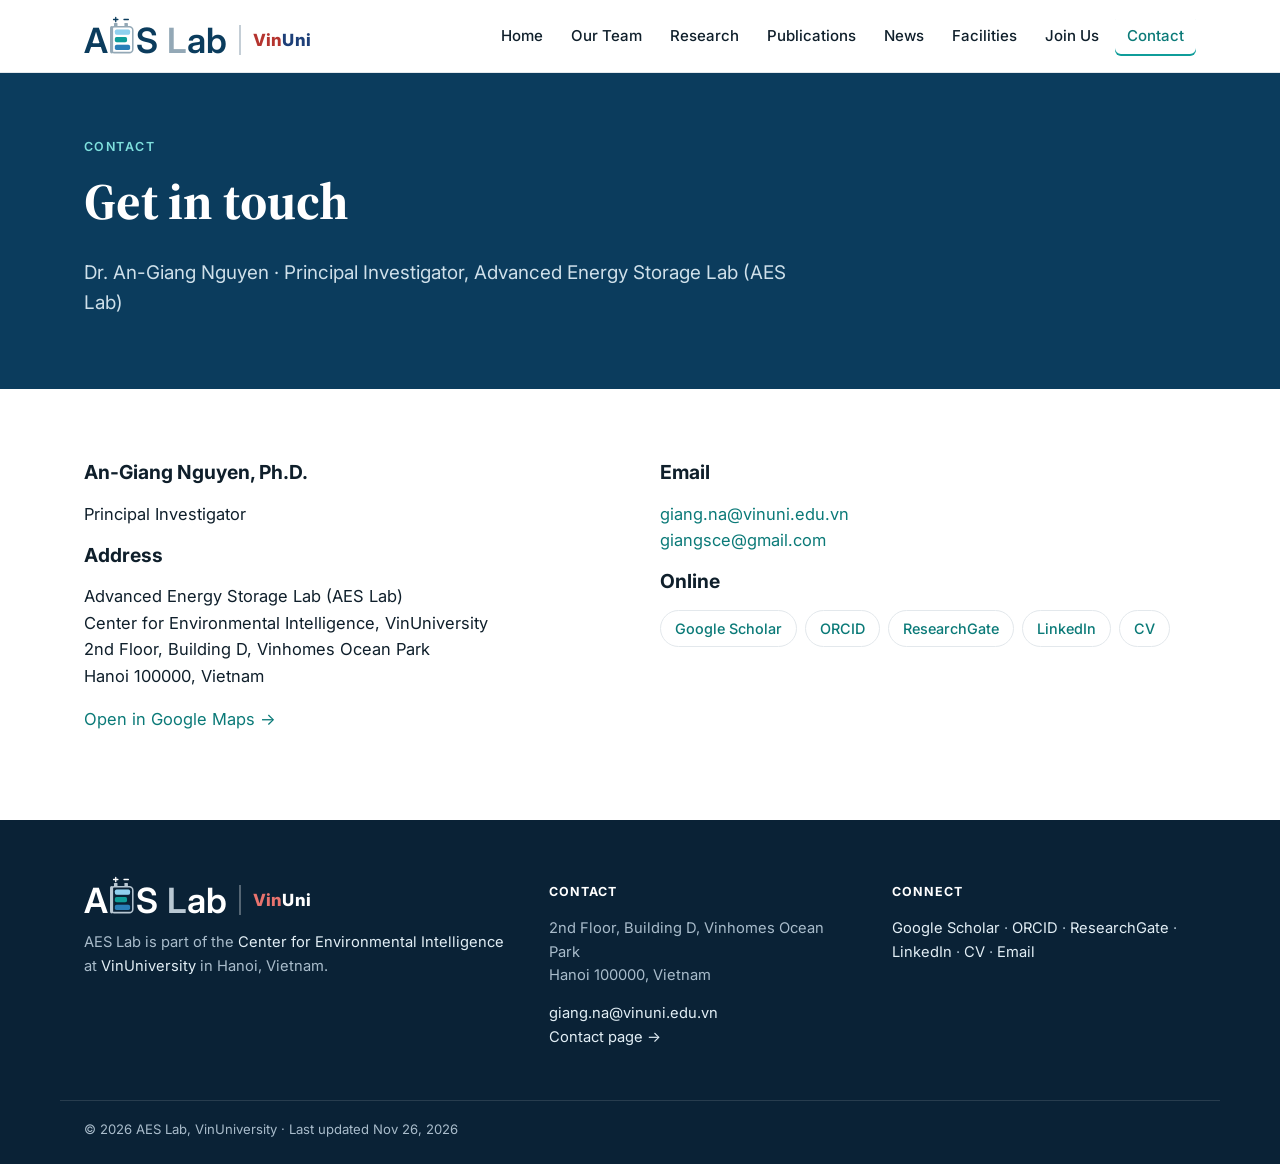
==== commit babfa183: "News: full paper titles; VinUni brand colours + logo alignment; justified Join Us text Co-Authored-B" ====
--- a/contact.html
+++ b/contact.html
@@ -17,7 +17,7 @@
 <a class="skip" href="#main">Skip to content</a>
 <header class="site-header">
   <div class="wrap nav-row">
-    <a class="logo" href="index.html" aria-label="AES Lab · VinUniversity"><svg class="logo-svg3" viewBox="0 0 330 92" role="img" aria-label="AES Lab"><g font-family="Inter,Arial,sans-serif" font-weight="600" font-size="80"><text class="l3-ink" x="0" y="84" textLength="55" lengthAdjust="spacingAndGlyphs">A</text><text class="l3-ink" x="120" y="84" textLength="50" lengthAdjust="spacingAndGlyphs">S</text><text x="192" y="84" textLength="136" lengthAdjust="spacingAndGlyphs"><tspan class="l3-gray">L</tspan><tspan class="l3-ink">ab</tspan></text></g><g><path class="l3-sign" d="M68 8 H78 M73 3 V13 M92 8 H102"/><rect class="l3-grayf" x="69" y="16" width="8" height="9" rx="1.5"/><rect class="l3-grayf" x="93" y="16" width="8" height="9" rx="1.5"/><rect class="l3-shell" x="61.75" y="24.75" width="50.5" height="59.5" rx="8"/><rect class="l3-grayf" x="60" y="23" width="7" height="63" rx="3.5"/><rect class="l3-slot l3-c1" x="71" y="31" width="35" height="12" rx="4"/><rect class="l3-slot l3-c2" x="71" y="48.5" width="28" height="12" rx="4"/><rect class="l3-slot l3-c3" x="71" y="66" width="35" height="12" rx="4"/><rect class="l3-bar l3-c1 l3-b3" x="71" y="31" width="35" height="12" rx="4"/><rect class="l3-bar l3-c2 l3-b2" x="71" y="48.5" width="28" height="12" rx="4"/><rect class="l3-bar l3-c3 l3-b1" x="71" y="66" width="35" height="12" rx="4"/></g></svg><span class="logo-div" aria-hidden="true"></span><span class="logo-org">VinUni</span></a>
+    <a class="logo" href="index.html" aria-label="AES Lab · VinUniversity"><svg class="logo-svg3" viewBox="0 0 330 92" role="img" aria-label="AES Lab"><g font-family="Inter,Arial,sans-serif" font-weight="600" font-size="80"><text class="l3-ink" x="0" y="84" textLength="55" lengthAdjust="spacingAndGlyphs">A</text><text class="l3-ink" x="120" y="84" textLength="50" lengthAdjust="spacingAndGlyphs">S</text><text x="192" y="84" textLength="136" lengthAdjust="spacingAndGlyphs"><tspan class="l3-gray">L</tspan><tspan class="l3-ink">ab</tspan></text></g><g><path class="l3-sign" d="M68 8 H78 M73 3 V13 M92 8 H102"/><rect class="l3-grayf" x="69" y="16" width="8" height="9" rx="1.5"/><rect class="l3-grayf" x="93" y="16" width="8" height="9" rx="1.5"/><rect class="l3-shell" x="61.75" y="24.75" width="50.5" height="59.5" rx="8"/><rect class="l3-grayf" x="60" y="23" width="7" height="63" rx="3.5"/><rect class="l3-slot l3-c1" x="71" y="31" width="35" height="12" rx="4"/><rect class="l3-slot l3-c2" x="71" y="48.5" width="28" height="12" rx="4"/><rect class="l3-slot l3-c3" x="71" y="66" width="35" height="12" rx="4"/><rect class="l3-bar l3-c1 l3-b3" x="71" y="31" width="35" height="12" rx="4"/><rect class="l3-bar l3-c2 l3-b2" x="71" y="48.5" width="28" height="12" rx="4"/><rect class="l3-bar l3-c3 l3-b1" x="71" y="66" width="35" height="12" rx="4"/></g></svg><span class="logo-div" aria-hidden="true"></span><span class="logo-org"><span class="vin">Vin</span><span class="uni">Uni</span></span></a>
     <input type="checkbox" id="menu-toggle" class="menu-toggle" aria-label="Menu">
     <label for="menu-toggle" class="menu-btn"><span></span>Menu</label>
     <nav aria-label="Main"><ul><li><a href="index.html">Home</a></li><li><a href="team.html">Our Team</a></li><li><a href="research.html">Research</a></li><li><a href="publications.html">Publications</a></li><li><a href="news.html">News</a></li><li><a href="facilities.html">Facilities</a></li><li><a href="join.html">Join Us</a></li><li><a href="contact.html" class=active aria-current=page>Contact</a></li></ul></nav>
@@ -34,7 +34,7 @@
 <footer class="site-footer">
   <div class="wrap footer-grid">
     <div>
-      <a class="logo logo-light" href="index.html" aria-label="AES Lab · VinUniversity"><svg class="logo-svg3" viewBox="0 0 330 92" role="img" aria-label="AES Lab"><g font-family="Inter,Arial,sans-serif" font-weight="600" font-size="80"><text class="l3-ink" x="0" y="84" textLength="55" lengthAdjust="spacingAndGlyphs">A</text><text class="l3-ink" x="120" y="84" textLength="50" lengthAdjust="spacingAndGlyphs">S</text><text x="192" y="84" textLength="136" lengthAdjust="spacingAndGlyphs"><tspan class="l3-gray">L</tspan><tspan class="l3-ink">ab</tspan></text></g><g><path class="l3-sign" d="M68 8 H78 M73 3 V13 M92 8 H102"/><rect class="l3-grayf" x="69" y="16" width="8" height="9" rx="1.5"/><rect class="l3-grayf" x="93" y="16" width="8" height="9" rx="1.5"/><rect class="l3-shell" x="61.75" y="24.75" width="50.5" height="59.5" rx="8"/><rect class="l3-grayf" x="60" y="23" width="7" height="63" rx="3.5"/><rect class="l3-slot l3-c1" x="71" y="31" width="35" height="12" rx="4"/><rect class="l3-slot l3-c2" x="71" y="48.5" width="28" height="12" rx="4"/><rect class="l3-slot l3-c3" x="71" y="66" width="35" height="12" rx="4"/><rect class="l3-bar l3-c1 l3-b3" x="71" y="31" width="35" height="12" rx="4"/><rect class="l3-bar l3-c2 l3-b2" x="71" y="48.5" width="28" height="12" rx="4"/><rect class="l3-bar l3-c3 l3-b1" x="71" y="66" width="35" height="12" rx="4"/></g></svg><span class="logo-div" aria-hidden="true"></span><span class="logo-org">VinUni</span></a>
+      <a class="logo logo-light" href="index.html" aria-label="AES Lab · VinUniversity"><svg class="logo-svg3" viewBox="0 0 330 92" role="img" aria-label="AES Lab"><g font-family="Inter,Arial,sans-serif" font-weight="600" font-size="80"><text class="l3-ink" x="0" y="84" textLength="55" lengthAdjust="spacingAndGlyphs">A</text><text class="l3-ink" x="120" y="84" textLength="50" lengthAdjust="spacingAndGlyphs">S</text><text x="192" y="84" textLength="136" lengthAdjust="spacingAndGlyphs"><tspan class="l3-gray">L</tspan><tspan class="l3-ink">ab</tspan></text></g><g><path class="l3-sign" d="M68 8 H78 M73 3 V13 M92 8 H102"/><rect class="l3-grayf" x="69" y="16" width="8" height="9" rx="1.5"/><rect class="l3-grayf" x="93" y="16" width="8" height="9" rx="1.5"/><rect class="l3-shell" x="61.75" y="24.75" width="50.5" height="59.5" rx="8"/><rect class="l3-grayf" x="60" y="23" width="7" height="63" rx="3.5"/><rect class="l3-slot l3-c1" x="71" y="31" width="35" height="12" rx="4"/><rect class="l3-slot l3-c2" x="71" y="48.5" width="28" height="12" rx="4"/><rect class="l3-slot l3-c3" x="71" y="66" width="35" height="12" rx="4"/><rect class="l3-bar l3-c1 l3-b3" x="71" y="31" width="35" height="12" rx="4"/><rect class="l3-bar l3-c2 l3-b2" x="71" y="48.5" width="28" height="12" rx="4"/><rect class="l3-bar l3-c3 l3-b1" x="71" y="66" width="35" height="12" rx="4"/></g></svg><span class="logo-div" aria-hidden="true"></span><span class="logo-org"><span class="vin">Vin</span><span class="uni">Uni</span></span></a>
       <p>AES Lab is part of the <a href="https://cei.vinuni.edu.vn/">Center for Environmental Intelligence</a> at <a href="https://vinuni.edu.vn/">VinUniversity</a> in Hanoi, Vietnam.</p>
     </div>
     <div>
--- a/assets/style.css
+++ b/assets/style.css
@@ -219,3 +219,12 @@
 .hero-svg .rd-hover:hover,.hero-svg .rd-hover:focus-visible{opacity:1;transform:scale(1.75);filter:drop-shadow(0 6px 10px rgba(11,60,93,.25));outline:none}
 .hero-svg .spot-layer{transition:opacity .2s}
 .hero-svg:has(.rd-hover:hover) .spot-layer,.hero-svg:has(.rd-hover:focus-visible) .spot-layer{opacity:0}
+
+/* VinUni wordmark colours (from vinuni.edu.vn logo) + vertical alignment with the AES Lab logo */
+.logo-org{transform:translateY(4px);letter-spacing:.01em}
+.logo-div{transform:translateY(4px)}
+.logo-org .vin{color:#b5342f}.logo-org .uni{color:#1d3f78}
+.logo-light .logo-org .vin{color:#e8736e}.logo-light .logo-org .uni{color:#fff}
+/* Join page: full-width, justified text */
+.section-lead.wide{max-width:none;text-align:justify}
+.position p{text-align:justify}
